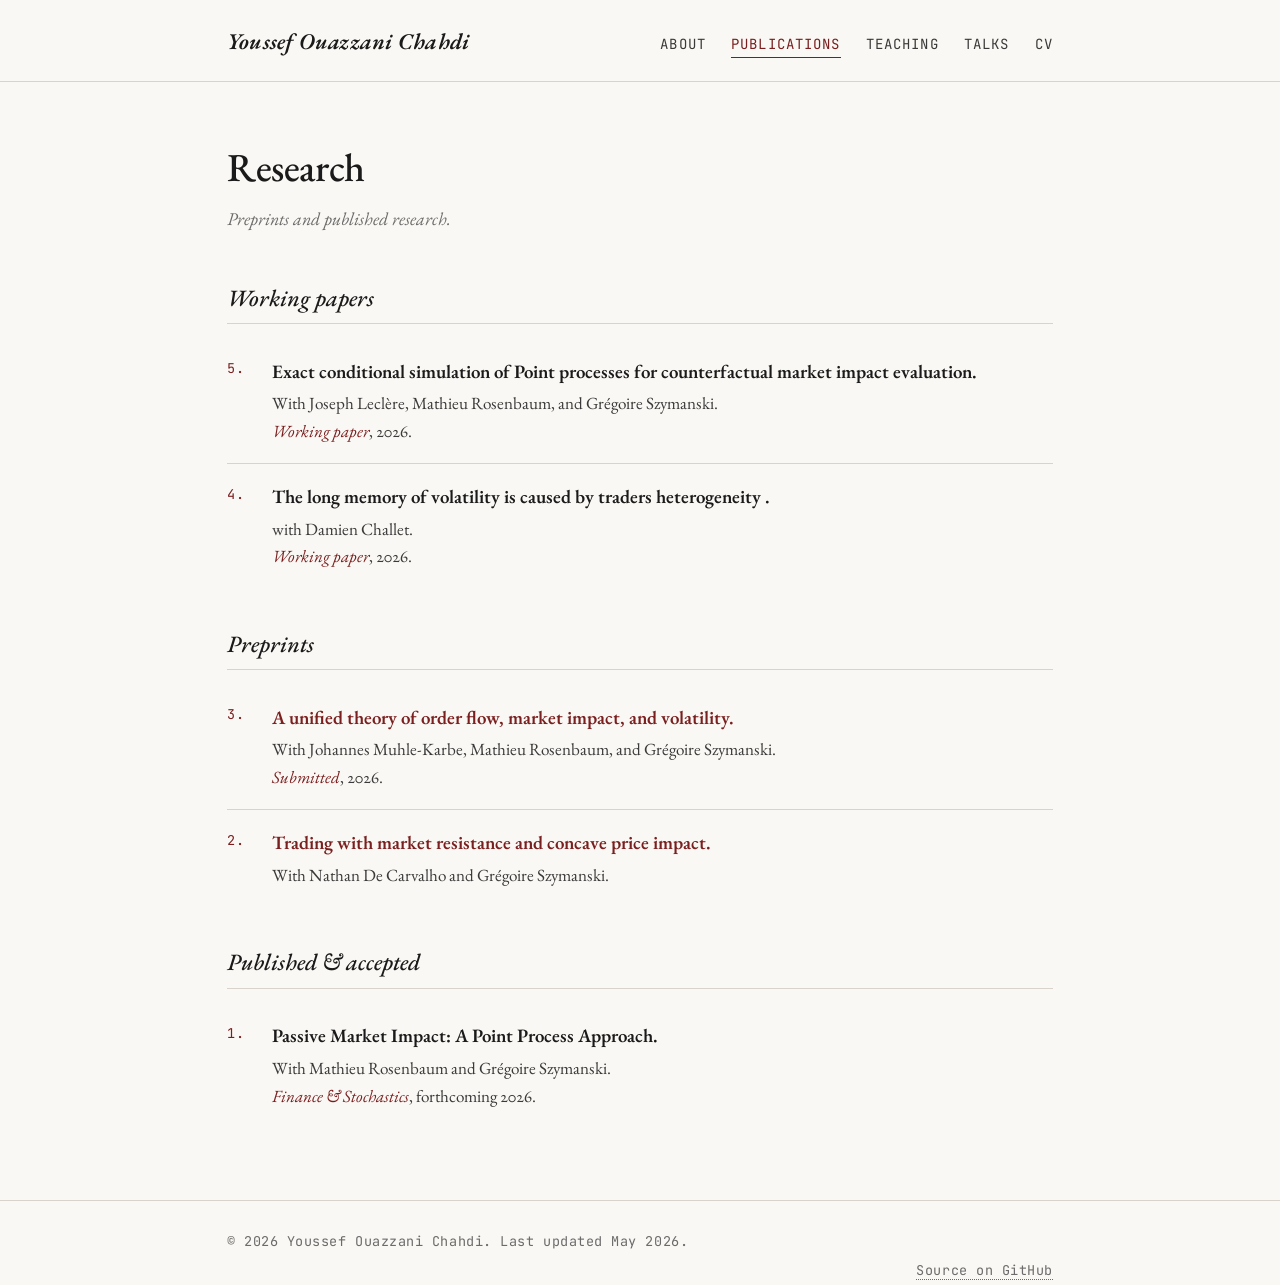
==== publications.html @ 1464938c "Update publications.html" ====
<!DOCTYPE html>
<html lang="en">
<head>
<meta charset="UTF-8">
<meta name="viewport" content="width=device-width, initial-scale=1.0">
<title>Publications — Youssef Ouazzani Chahdi</title>
<link rel="preconnect" href="https://fonts.googleapis.com">
<link rel="preconnect" href="https://fonts.gstatic.com" crossorigin>
<link href="https://fonts.googleapis.com/css2?family=EB+Garamond:ital,wght@0,400;0,500;0,600;1,400&family=JetBrains+Mono:wght@400;500&display=swap" rel="stylesheet">
<link rel="stylesheet" href="assets/style.css">
</head>
<body>

<header class="site-header">
  <div class="container">
    <div class="header-inner">
      <a href="index.html" class="brand">Youssef Ouazzani Chahdi</a>
      <nav>
        <a href="index.html">About</a>
        <a href="publications.html" class="active">Publications</a>
        <a href="teaching.html">Teaching</a>
        <a href="talks.html">Talks</a>
        <a href="papers/cv.pdf">CV</a>
      </nav>
    </div>
  </div>
</header>

<main class="container">

  <h1 class="page-title">Research</h1>
  <p class="page-sub">Preprints and published research.</p>

    <h3 class="cat-head">Working papers</h3>
  <ol class="pub-list">
    <li value="5">
      <span class="pub-title">Exact conditional simulation of Point processes for counterfactual market
impact evaluation.</span>
      <span class="pub-authors">With Joseph Leclère, Mathieu Rosenbaum, and Grégoire Szymanski.</span>
      <span class="pub-venue"><em>Working paper</em>, 2026.</span>
    </li>
    <li value="4">
      <span class="pub-title">The long memory of volatility is caused by traders heterogeneity .</span>
      <span class="pub-authors">with Damien Challet.</span>
      <span class="pub-venue"><em>Working paper</em>, 2026.</span>
    </li>
  </ol>

    <h3 class="cat-head">Preprints</h3>
  <ol class="pub-list">
 <li value="3">
  <span class="pub-title">
    <a href="https://arxiv.org/pdf/2601.03215">A unified theory of order flow, market impact, and volatility.</a>
  </span>
  <span class="pub-authors">With Johannes Muhle-Karbe, Mathieu Rosenbaum, and Grégoire Szymanski.</span>
  <span class="pub-venue"><em>Submitted</em>, 2026.</span>
</li>
<li value="2">
  <span class="pub-title">
    <a href="https://arxiv.org/pdf/2601.03215">Trading with market resistance and concave price impact.</a>
  </span>
  <span class="pub-authors">With Nathan De Carvalho and Grégoire Szymanski.</span>
    </li>
  </ol>

    <h3 class="cat-head">Published &amp; accepted</h3>
  <ol class="pub-list">
     <li value="1">
      <span class="pub-title">Passive Market Impact: A Point Process Approach.</span>
      <span class="pub-authors">With Mathieu Rosenbaum and Grégoire Szymanski.</span>
      <span class="pub-venue"><em>Finance & Stochastics</em>, forthcoming 2026.</span>
    </li>
  </ol>



  <!--
  <h3 class="cat-head">PhD thesis</h3>
  <ol class="pub-list">
    <li>
      <span class="pub-title">Essays in market microstructure and optimal trading.</span>
      <span class="pub-authors">PhD Thesis, Your Institution, 2026.</span>
      <span class="pub-venue">Supervised by Professor X and Professor Y.</span>
      <span class="pub-links">
        <a href="#">PDF</a> · <a href="#">Slides</a>
      </span>
    </li>
  </ol>
  -->

</main>

<footer class="site-footer">
  <div class="container">
    <p>© 2026 Youssef Ouazzani Chahdi. Last updated May 2026.</p>
    <p class="src"><a href="https://github.com/yourusername/yourusername.github.io">Source on GitHub</a></p>
  </div>
</footer>

</body>
</html>
---- assets/style.css ----
/* ============================================================
   Academic site — clean, scholarly, restrained
   Palette: ivory paper, deep ink, oxblood accent
   ============================================================ */

:root {
  --ink: #1a1a1a;
  --ink-soft: #3a3a3a;
  --muted: #6b6b6b;
  --rule: #d8d4cc;
  --paper: #faf8f4;
  --paper-warm: #f3efe6;
  --accent: #7a1f1f;      /* oxblood */
  --accent-soft: #a04444;
  --serif: "EB Garamond", "Garamond", "Times New Roman", serif;
  --mono: "JetBrains Mono", ui-monospace, "SF Mono", Menlo, monospace;
  --max-w: 880px;
}

* { box-sizing: border-box; }

html { font-size: 18px; }

body {
  margin: 0;
  background: var(--paper);
  color: var(--ink);
  font-family: var(--serif);
  font-feature-settings: "kern" 1, "liga" 1, "onum" 1;
  line-height: 1.6;
  -webkit-font-smoothing: antialiased;
}

a {
  color: var(--accent);
  text-decoration: none;
  border-bottom: 1px solid transparent;
  transition: border-color 120ms ease, color 120ms ease;
}
a:hover { border-bottom-color: var(--accent); }

.container {
  max-width: var(--max-w);
  margin: 0 auto;
  padding: 0 1.5rem;
}

/* ---------- header ---------- */
.site-header {
  border-bottom: 1px solid var(--rule);
  background: var(--paper);
  padding: 1.25rem 0;
  margin-bottom: 3rem;
}
.header-inner {
  display: flex;
  justify-content: space-between;
  align-items: baseline;
  flex-wrap: wrap;
  gap: 1rem;
}
.brand {
  font-family: var(--serif);
  font-size: 1.25rem;
  font-weight: 600;
  font-style: italic;
  color: var(--ink);
  border-bottom: none;
  letter-spacing: 0.01em;
}
.brand:hover { color: var(--accent); }
nav {
  display: flex;
  gap: 1.4rem;
  font-family: var(--mono);
  font-size: 0.78rem;
  text-transform: uppercase;
  letter-spacing: 0.08em;
}
nav a {
  color: var(--ink-soft);
  border-bottom: none;
  padding-bottom: 2px;
}
nav a:hover, nav a.active {
  color: var(--accent);
  border-bottom: 1px solid var(--accent);
}

/* ---------- hero ---------- */
.hero { margin-bottom: 3rem; }
.hero-grid {
  display: grid;
  grid-template-columns: 1fr 180px;
  gap: 2.5rem;
  align-items: start;
}
.hero h1 {
  font-size: 2.6rem;
  font-weight: 500;
  margin: 0 0 0.3rem;
  letter-spacing: -0.01em;
  line-height: 1.1;
}
.affiliation {
  font-style: italic;
  color: var(--muted);
  margin: 0 0 1.4rem;
  font-size: 1.05rem;
}
.affiliation .inst { color: var(--ink-soft); }
.lede {
  font-size: 1.08rem;
  color: var(--ink-soft);
  margin: 0 0 1rem;
}
.lede em {
  color: var(--ink);
  font-style: italic;
}
.hl {
  background: linear-gradient(transparent 65%, rgba(122, 31, 31, 0.12) 65%);
  padding: 0 2px;
}
.contact-row {
  margin-top: 1.4rem;
  font-family: var(--mono);
  font-size: 0.82rem;
  color: var(--muted);
}
.contact-row a { color: var(--ink-soft); border-bottom: 1px dotted var(--muted); }
.contact-row a:hover { color: var(--accent); border-bottom-color: var(--accent); }
.sep { margin: 0 0.5rem; color: var(--rule); }

/* photo */
.hero-photo { padding-top: 0.5rem; }
.photo-frame {
  width: 400px;
  height: 380px;
  background: var(--paper-warm);
  border: 1px solid var(--rule);
  position: relative;
  overflow: hidden;
}
.photo-frame img {
  width: 100%;
  height: 100%;
  object-fit: cover;
  display: block;
  filter: grayscale(15%);
}
.photo-placeholder {
  position: absolute;
  inset: 0;
  display: none;
  align-items: center;
  justify-content: center;
  font-family: var(--mono);
  font-size: 0.75rem;
  color: var(--muted);
  letter-spacing: 0.1em;
  text-transform: uppercase;
}
.photo-frame.no-photo .photo-placeholder { display: flex; }

/* ---------- content blocks ---------- */
.block { margin-bottom: 3rem; }
.block h2 {
  font-size: 0.85rem;
  font-family: var(--mono);
  font-weight: 500;
  text-transform: uppercase;
  letter-spacing: 0.14em;
  color: var(--accent);
  margin: 0 0 1.2rem;
  padding-bottom: 0.5rem;
  border-bottom: 1px solid var(--rule);
}

.interests {
  list-style: none;
  padding: 0;
  margin: 0;
}
.interests li {
  padding: 0.5rem 0;
  border-bottom: 1px dotted var(--rule);
  color: var(--ink-soft);
}
.interests li:last-child { border-bottom: none; }
.interests strong { color: var(--ink); font-weight: 600; }

/* news */
.news { list-style: none; padding: 0; margin: 0; }
.news li {
  display: grid;
  grid-template-columns: 110px 1fr;
  gap: 1rem;
  padding: 0.6rem 0;
  border-bottom: 1px dotted var(--rule);
  align-items: baseline;
}
.news li:last-child { border-bottom: none; }
.news-date {
  font-family: var(--mono);
  font-size: 0.78rem;
  color: var(--muted);
  letter-spacing: 0.04em;
}
.news-text { color: var(--ink-soft); }

/* publications list */
.pub-list {
  list-style: none;
  padding: 0;
  margin: 0;
}
.pub-list li {
  position: relative;
  padding: 1rem 0 1rem 2.5rem;
  border-bottom: 1px solid var(--rule);
}
.pub-list li:last-child { border-bottom: none; }
.pub-list li::before {
  content: attr(value) "." ;
  position: absolute;
  left: 0;
  top: 1.1rem;
  font-family: var(--mono);
  font-size: 0.75rem;
  color: var(--accent);
  letter-spacing: 0.05em;
}
.pub-title {
  display: block;
  font-weight: 600;
  color: var(--ink);
  font-size: 1.05rem;
  margin-bottom: 0.2rem;
}
.pub-authors, .pub-venue, .pub-links {
  display: block;
  font-size: 0.95rem;
  color: var(--ink-soft);
}
.pub-venue { font-style: normal; }
.pub-venue em { color: var(--accent); font-style: italic; }
.pub-links {
  margin-top: 0.3rem;
  font-family: var(--mono);
  font-size: 0.78rem;
  letter-spacing: 0.05em;
}
.pub-links a { color: var(--ink-soft); border-bottom: 1px dotted var(--muted); }
.pub-links a:hover { color: var(--accent); border-bottom-color: var(--accent); }

.see-all {
  margin-top: 1.2rem;
  font-family: var(--mono);
  font-size: 0.82rem;
  letter-spacing: 0.04em;
}

/* talks / teaching specific */
.entry {
  padding: 1rem 0;
  border-bottom: 1px dotted var(--rule);
}
.entry:last-child { border-bottom: none; }
.entry-title {
  font-weight: 600;
  color: var(--ink);
  margin: 0 0 0.2rem;
  font-size: 1.05rem;
}
.entry-meta {
  font-family: var(--mono);
  font-size: 0.78rem;
  color: var(--muted);
  letter-spacing: 0.04em;
  margin-bottom: 0.3rem;
}
.entry-desc { color: var(--ink-soft); margin: 0.3rem 0 0; font-size: 0.98rem; }

/* category grouping headers */
.cat-head {
  font-family: var(--serif);
  font-style: italic;
  font-size: 1.3rem;
  font-weight: 500;
  color: var(--ink);
  margin: 2rem 0 0.8rem;
  padding-bottom: 0.4rem;
  border-bottom: 1px solid var(--rule);
}
.cat-head:first-child { margin-top: 0; }

/* prose pages */
.prose p { color: var(--ink-soft); }
.prose h3 {
  font-family: var(--serif);
  font-weight: 600;
  color: var(--ink);
  margin-top: 2rem;
  font-size: 1.2rem;
}

/* page header */
.page-title {
  font-size: 2.2rem;
  font-weight: 500;
  margin: 0 0 0.3rem;
  letter-spacing: -0.01em;
}
.page-sub {
  font-style: italic;
  color: var(--muted);
  margin: 0 0 2.5rem;
}

/* footer */
.site-footer {
  border-top: 1px solid var(--rule);
  margin-top: 4rem;
  padding: 1.5rem 0;
  font-family: var(--mono);
  font-size: 0.75rem;
  color: var(--muted);
  letter-spacing: 0.04em;
}
.site-footer p { margin: 0.2rem 0; }
.site-footer a { color: var(--muted); border-bottom: 1px dotted var(--muted); }
.site-footer .src { float: right; }

/* responsive */
@media (max-width: 720px) {
  html { font-size: 17px; }
  .hero-grid { grid-template-columns: 1fr; }
  .hero-photo { order: -1; }
  .photo-frame { width: 140px; height: 170px; }
  nav { gap: 1rem; font-size: 0.72rem; }
  .header-inner { flex-direction: column; align-items: flex-start; }
  .site-footer .src { float: none; display: block; }
  .news li { grid-template-columns: 90px 1fr; }
}
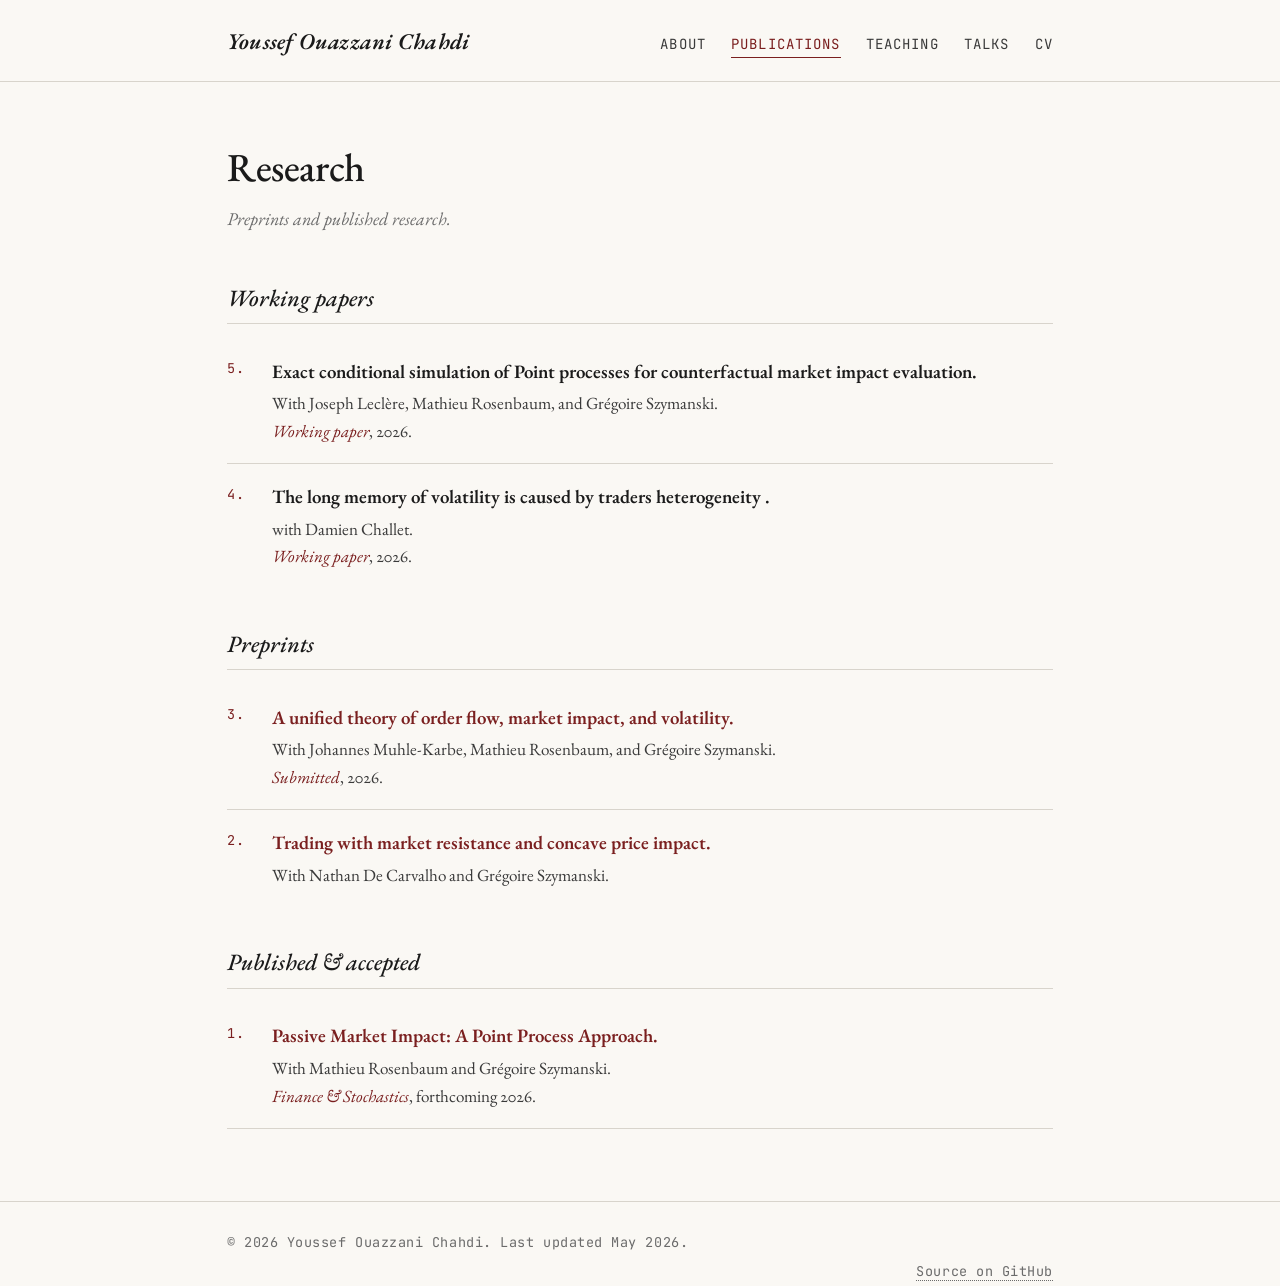
==== commit ffe68b39: "Update publications.html" ====
--- a/publications.html
+++ b/publications.html
@@ -64,9 +64,10 @@
   </ol>
 
     <h3 class="cat-head">Published &amp; accepted</h3>
-  <ol class="pub-list">
+  <ol class="pub-list"> 
      <li value="1">
-      <span class="pub-title">Passive Market Impact: A Point Process Approach.</span>
+      <span class="pub-title">
+        <a href="https://arxiv.org/pdf/2412.07461">Passive Market Impact: A Point Process Approach.</span>
       <span class="pub-authors">With Mathieu Rosenbaum and Grégoire Szymanski.</span>
       <span class="pub-venue"><em>Finance & Stochastics</em>, forthcoming 2026.</span>
     </li>
--- a/assets/style.css
+++ b/assets/style.css
@@ -135,8 +135,8 @@
 /* photo */
 .hero-photo { padding-top: 0.5rem; }
 .photo-frame {
-  width: 400px;
-  height: 380px;
+  width: 300px;
+  height: 200px;
   background: var(--paper-warm);
   border: 1px solid var(--rule);
   position: relative;
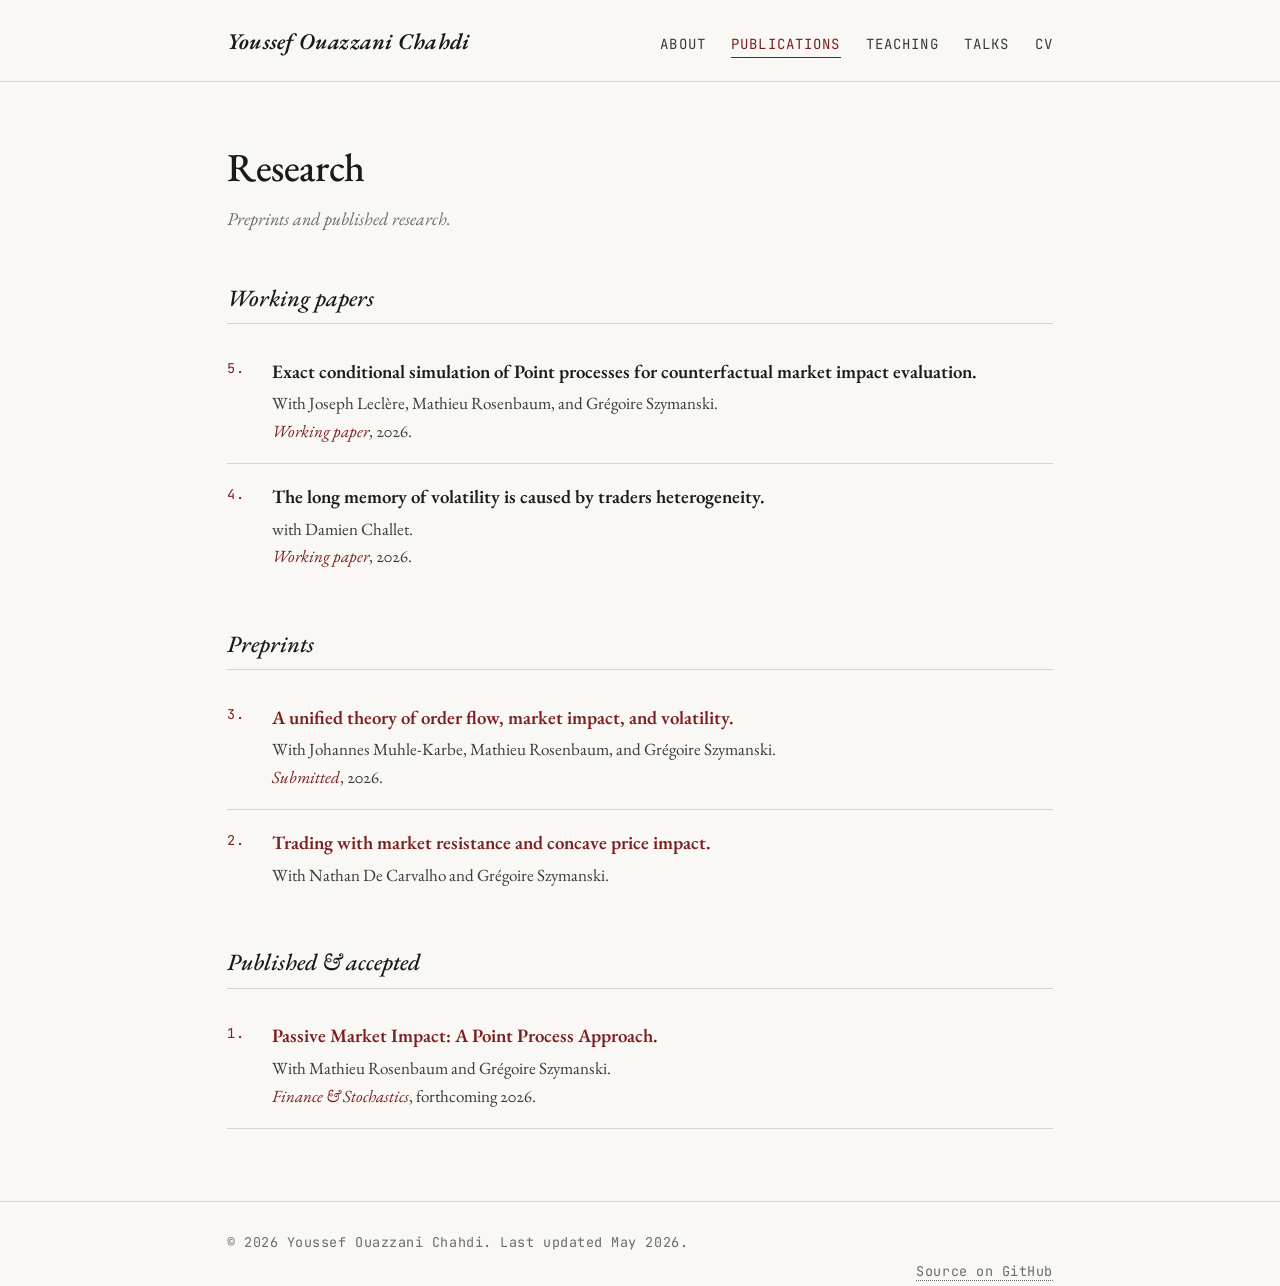
==== commit 521a731d: "Update publications.html" ====
--- a/publications.html
+++ b/publications.html
@@ -40,7 +40,7 @@
       <span class="pub-venue"><em>Working paper</em>, 2026.</span>
     </li>
     <li value="4">
-      <span class="pub-title">The long memory of volatility is caused by traders heterogeneity .</span>
+      <span class="pub-title">The long memory of volatility is caused by traders heterogeneity.</span>
       <span class="pub-authors">with Damien Challet.</span>
       <span class="pub-venue"><em>Working paper</em>, 2026.</span>
     </li>
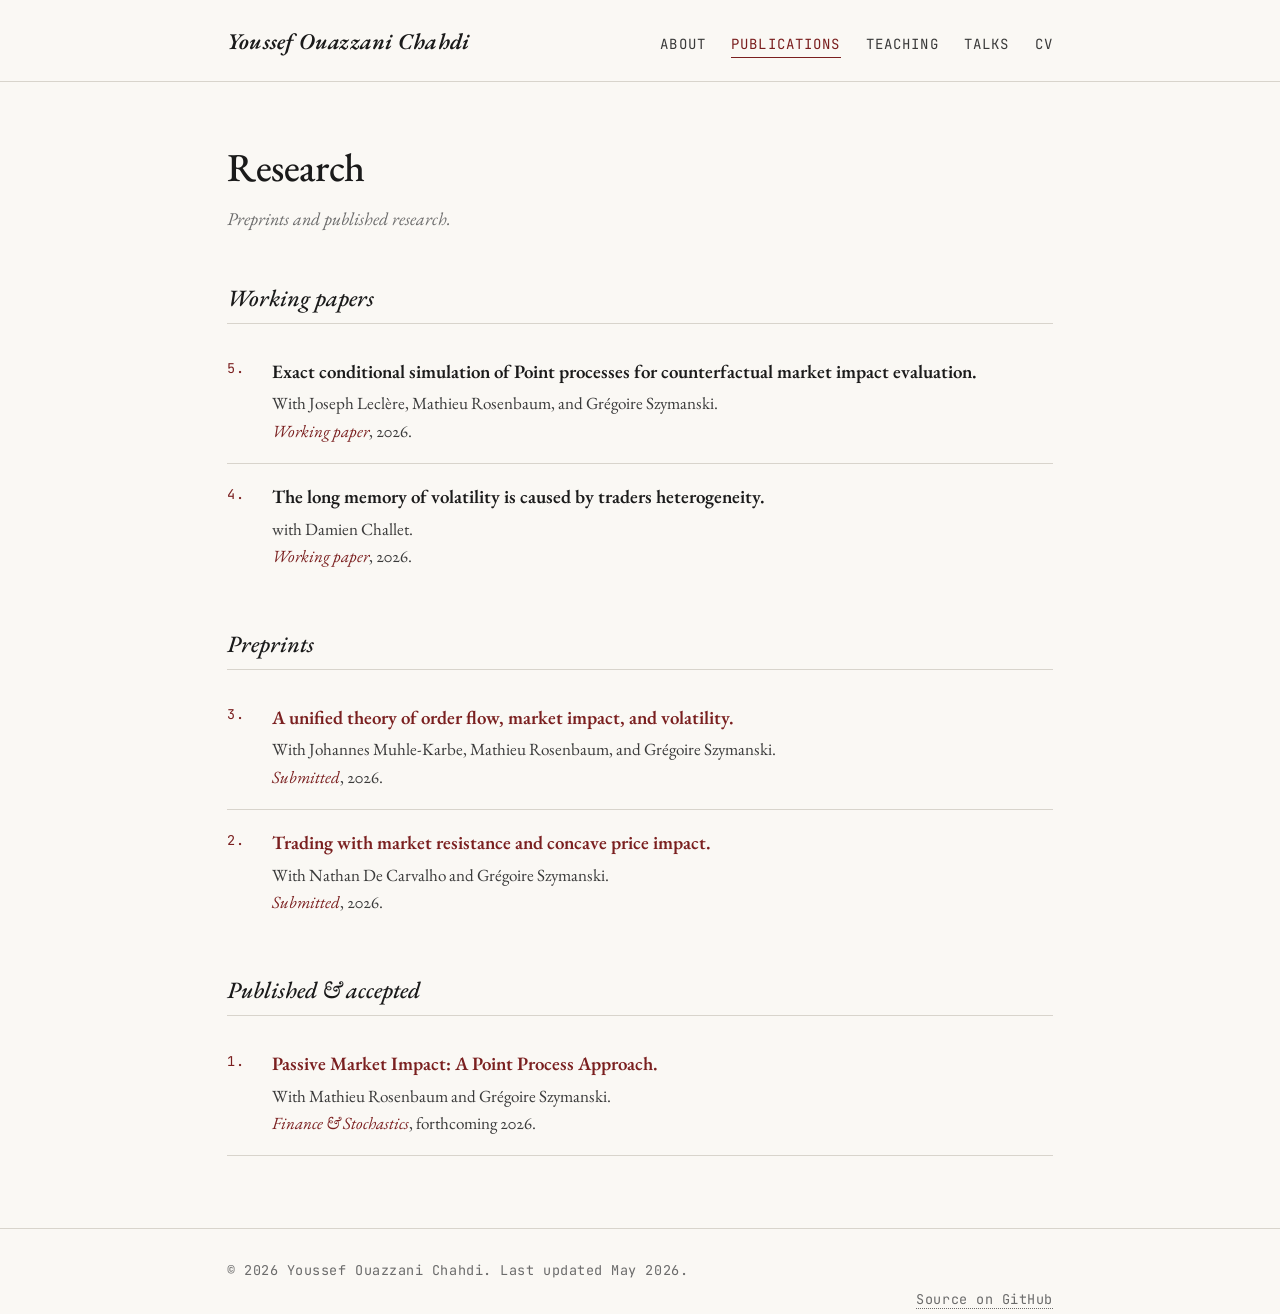
==== commit a4263c2e: "Add publication venue and submission year" ====
--- a/publications.html
+++ b/publications.html
@@ -60,6 +60,7 @@
     <a href="https://arxiv.org/pdf/2601.03215">Trading with market resistance and concave price impact.</a>
   </span>
   <span class="pub-authors">With Nathan De Carvalho and Grégoire Szymanski.</span>
+  <span class="pub-venue"><em>Submitted</em>, 2026.</span>
     </li>
   </ol>
 
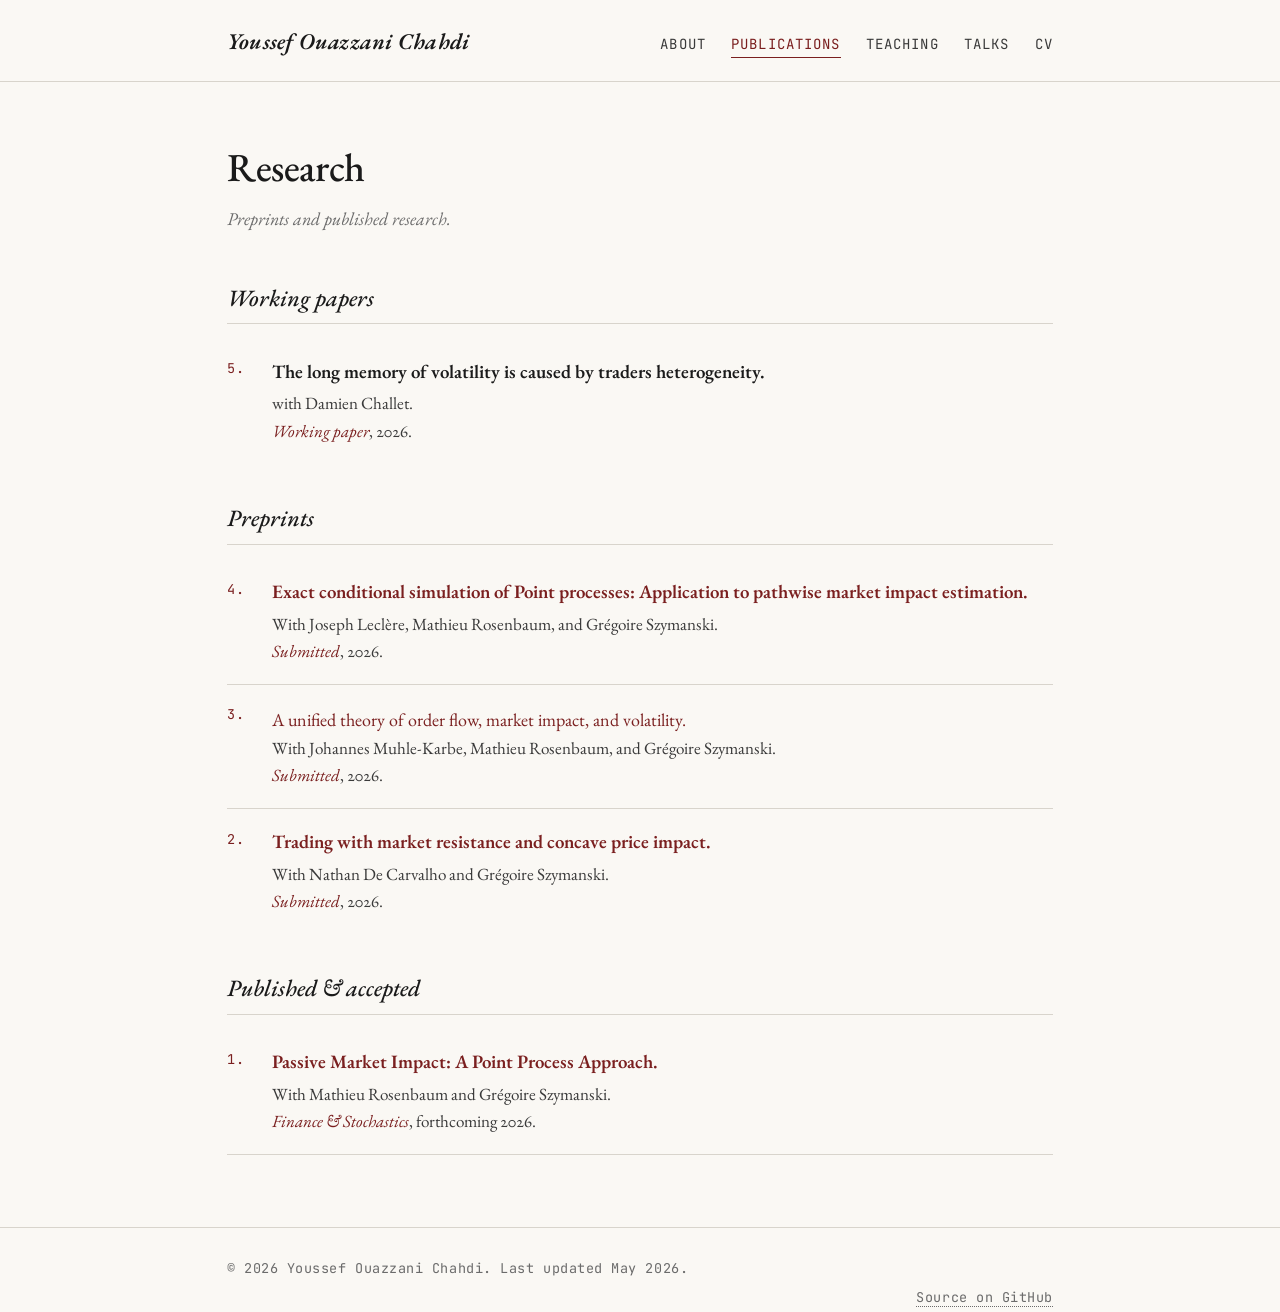
==== commit 384a2e71: "Add preprint for conditional simulation of Point processes Added a preprint entry for a working pape" ====
--- a/publications.html
+++ b/publications.html
@@ -34,12 +34,6 @@
     <h3 class="cat-head">Working papers</h3>
   <ol class="pub-list">
     <li value="5">
-      <span class="pub-title">Exact conditional simulation of Point processes for counterfactual market
-impact evaluation.</span>
-      <span class="pub-authors">With Joseph Leclère, Mathieu Rosenbaum, and Grégoire Szymanski.</span>
-      <span class="pub-venue"><em>Working paper</em>, 2026.</span>
-    </li>
-    <li value="4">
       <span class="pub-title">The long memory of volatility is caused by traders heterogeneity.</span>
       <span class="pub-authors">with Damien Challet.</span>
       <span class="pub-venue"><em>Working paper</em>, 2026.</span>
@@ -48,6 +42,12 @@
 
     <h3 class="cat-head">Preprints</h3>
   <ol class="pub-list">
+ <li value="4">
+      <span class="pub-title">
+        <a href="https://arxiv.org/pdf/2607.03239">Exact conditional simulation of Point processes: Application to pathwise market impact estimation.</span>
+      <span class="pub-authors">With Joseph Leclère, Mathieu Rosenbaum, and Grégoire Szymanski.</span>
+      <span class="pub-venue"><em>Submitted</em>, 2026.</span>
+    </li>
  <li value="3">
   <span class="pub-title">
     <a href="https://arxiv.org/pdf/2601.03215">A unified theory of order flow, market impact, and volatility.</a>
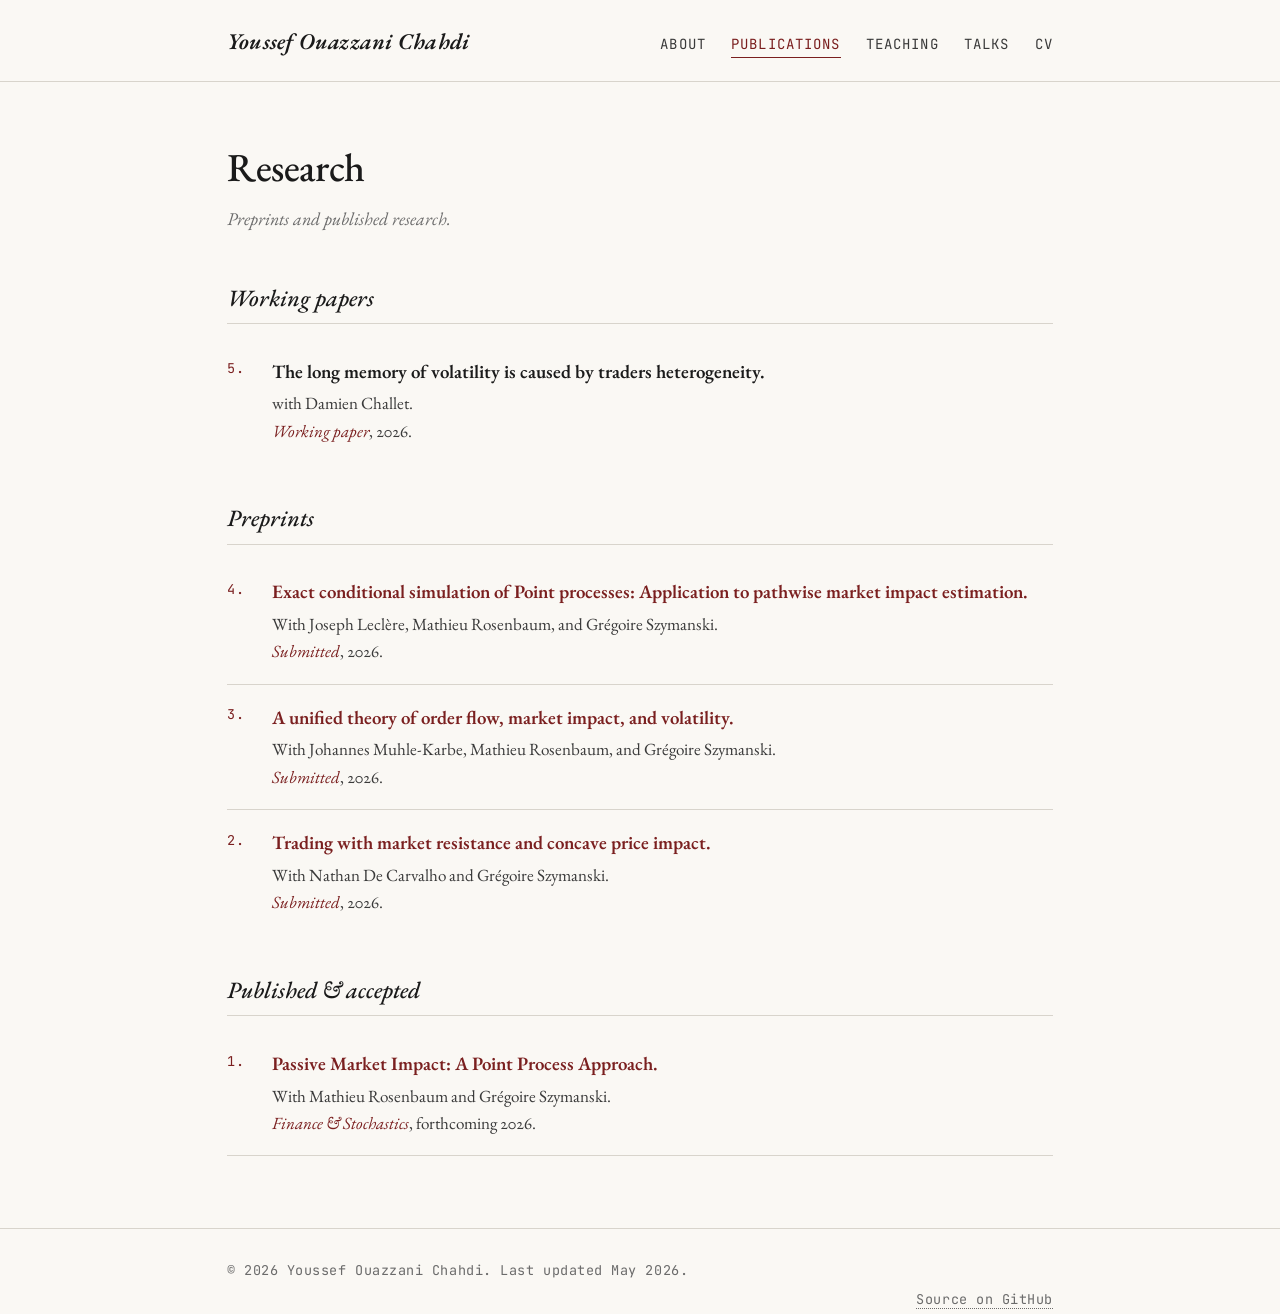
==== commit 97c3edbd: "Update publications.html" ====
--- a/publications.html
+++ b/publications.html
@@ -44,17 +44,18 @@
   <ol class="pub-list">
  <li value="4">
       <span class="pub-title">
-        <a href="https://arxiv.org/pdf/2607.03239">Exact conditional simulation of Point processes: Application to pathwise market impact estimation.</span>
+        <a href="https://arxiv.org/pdf/2607.03239">Exact conditional simulation of Point processes: Application to pathwise market impact estimation.</a>
+      </span>
       <span class="pub-authors">With Joseph Leclère, Mathieu Rosenbaum, and Grégoire Szymanski.</span>
       <span class="pub-venue"><em>Submitted</em>, 2026.</span>
-    </li>
+ </li>
  <li value="3">
-  <span class="pub-title">
+    <span class="pub-title">
     <a href="https://arxiv.org/pdf/2601.03215">A unified theory of order flow, market impact, and volatility.</a>
   </span>
   <span class="pub-authors">With Johannes Muhle-Karbe, Mathieu Rosenbaum, and Grégoire Szymanski.</span>
   <span class="pub-venue"><em>Submitted</em>, 2026.</span>
-</li>
+  </li>
 <li value="2">
   <span class="pub-title">
     <a href="https://arxiv.org/pdf/2601.03215">Trading with market resistance and concave price impact.</a>
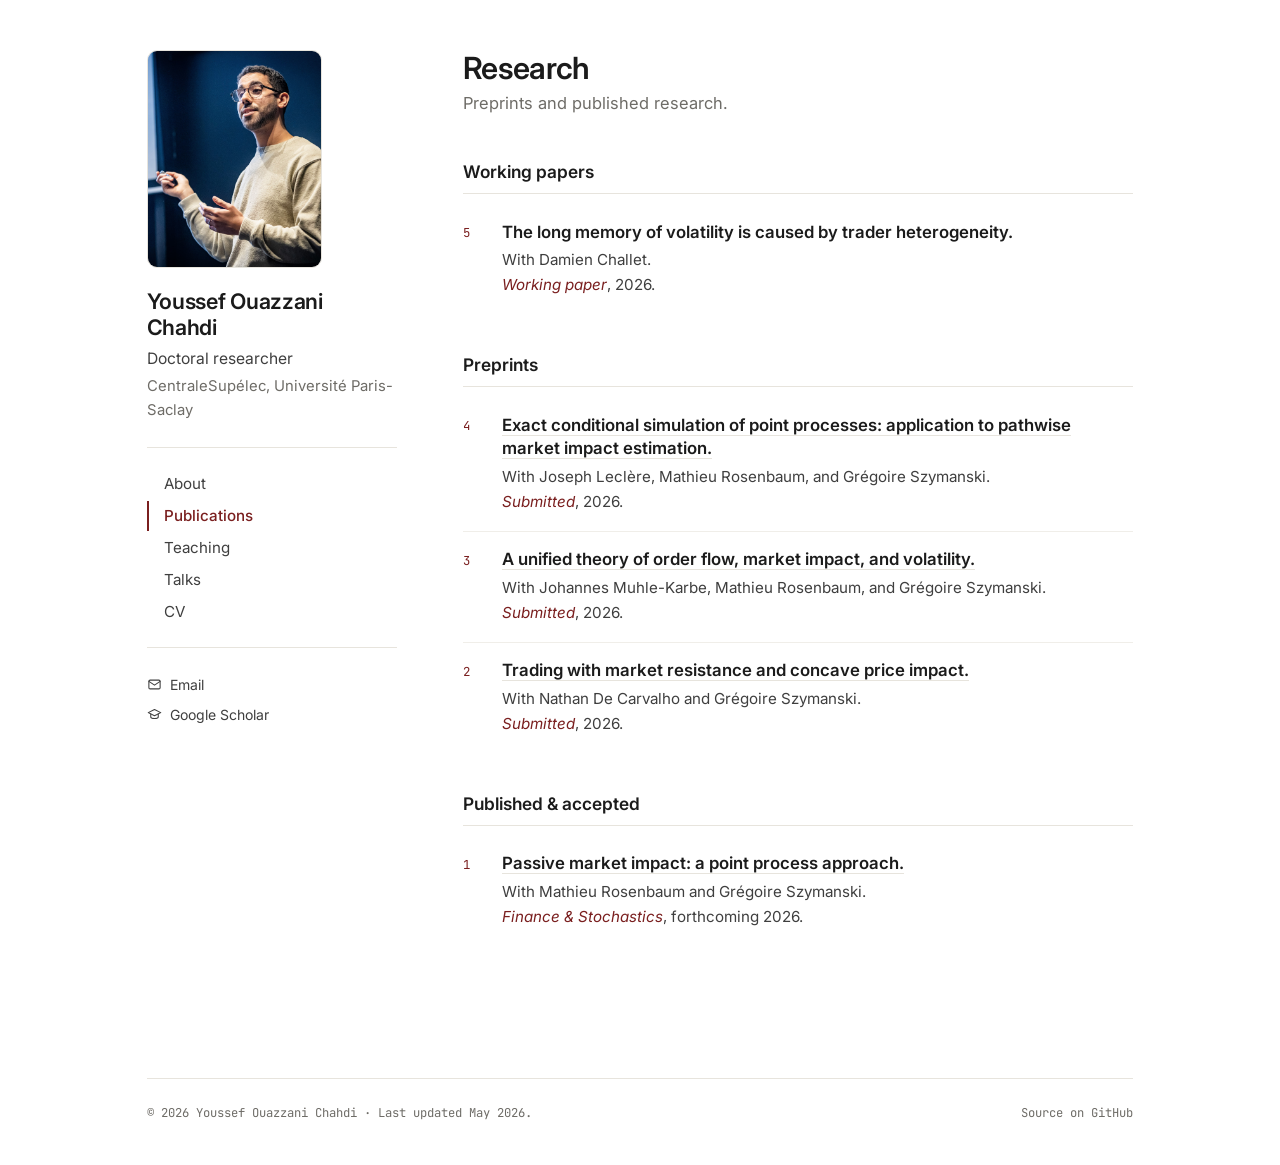
==== commit 09ea2439: "Add files via upload" ====
--- a/publications.html
+++ b/publications.html
@@ -6,99 +6,92 @@
 <title>Publications — Youssef Ouazzani Chahdi</title>
 <link rel="preconnect" href="https://fonts.googleapis.com">
 <link rel="preconnect" href="https://fonts.gstatic.com" crossorigin>
-<link href="https://fonts.googleapis.com/css2?family=EB+Garamond:ital,wght@0,400;0,500;0,600;1,400&family=JetBrains+Mono:wght@400;500&display=swap" rel="stylesheet">
+<link href="https://fonts.googleapis.com/css2?family=Inter:wght@400;500;600&family=JetBrains+Mono:wght@400;500&display=swap" rel="stylesheet">
 <link rel="stylesheet" href="assets/style.css">
 </head>
 <body>
 
-<header class="site-header">
-  <div class="container">
-    <div class="header-inner">
-      <a href="index.html" class="brand">Youssef Ouazzani Chahdi</a>
-      <nav>
-        <a href="index.html">About</a>
-        <a href="publications.html" class="active">Publications</a>
-        <a href="teaching.html">Teaching</a>
-        <a href="talks.html">Talks</a>
-        <a href="papers/cv.pdf">CV</a>
-      </nav>
+<div class="page">
+
+  <aside class="sidebar">
+    <div class="photo">
+      <img src="assets/photo.jpg" alt="Youssef Ouazzani Chahdi" onerror="this.style.display='none';this.parentElement.classList.add('no-photo');">
+      <span class="ph-fallback">Photo</span>
     </div>
-  </div>
-</header>
+    <div class="id">
+      <p class="name">Youssef Ouazzani Chahdi</p>
+      <p class="role">Doctoral researcher</p>
+      <p class="inst">CentraleSupélec, Université Paris-Saclay</p>
+    </div>
+    <nav class="site-nav">
+      <a href="index.html">About</a>
+      <a href="publications.html" class="active">Publications</a>
+      <a href="teaching.html">Teaching</a>
+      <a href="talks.html">Talks</a>
+      <a href="papers/cv.pdf">CV</a>
+    </nav>
+    <div class="contact">
+      <a href="mailto:youssef.ouazzani-chahdi@centralesupelec.fr">
+        <svg viewBox="0 0 24 24" fill="none" stroke-width="1.7" stroke-linecap="round" stroke-linejoin="round" aria-hidden="true"><rect x="3" y="5" width="18" height="14" rx="2"/><path d="m3 7 9 6 9-6"/></svg>
+        Email
+      </a>
+      <a href="https://scholar.google.com/citations?hl=fr&user=l_xGwmsAAAAJ" target="_blank" rel="noopener">
+        <svg viewBox="0 0 24 24" fill="none" stroke-width="1.7" stroke-linecap="round" stroke-linejoin="round" aria-hidden="true"><path d="M12 4 2 9l10 5 10-5-10-5Z"/><path d="M6 11v5c0 1 2.7 2.5 6 2.5s6-1.5 6-2.5v-5"/></svg>
+        Google Scholar
+      </a>
+    </div>
+  </aside>
 
-<main class="container">
+  <main class="main">
 
-  <h1 class="page-title">Research</h1>
-  <p class="page-sub">Preprints and published research.</p>
+    <h1 class="page-title">Research</h1>
+    <p class="page-sub">Preprints and published research.</p>
 
     <h3 class="cat-head">Working papers</h3>
-  <ol class="pub-list">
-    <li value="5">
-      <span class="pub-title">The long memory of volatility is caused by traders heterogeneity.</span>
-      <span class="pub-authors">with Damien Challet.</span>
-      <span class="pub-venue"><em>Working paper</em>, 2026.</span>
-    </li>
-  </ol>
+    <ol class="pub-list">
+      <li value="5">
+        <span class="pub-title">The long memory of volatility is caused by trader heterogeneity.</span>
+        <span class="pub-authors">With Damien Challet.</span>
+        <span class="pub-venue"><em>Working paper</em>, 2026.</span>
+      </li>
+    </ol>
 
     <h3 class="cat-head">Preprints</h3>
-  <ol class="pub-list">
- <li value="4">
-      <span class="pub-title">
-        <a href="https://arxiv.org/pdf/2607.03239">Exact conditional simulation of Point processes: Application to pathwise market impact estimation.</a>
-      </span>
-      <span class="pub-authors">With Joseph Leclère, Mathieu Rosenbaum, and Grégoire Szymanski.</span>
-      <span class="pub-venue"><em>Submitted</em>, 2026.</span>
- </li>
- <li value="3">
-    <span class="pub-title">
-    <a href="https://arxiv.org/pdf/2601.03215">A unified theory of order flow, market impact, and volatility.</a>
-  </span>
-  <span class="pub-authors">With Johannes Muhle-Karbe, Mathieu Rosenbaum, and Grégoire Szymanski.</span>
-  <span class="pub-venue"><em>Submitted</em>, 2026.</span>
-  </li>
-<li value="2">
-  <span class="pub-title">
-    <a href="https://arxiv.org/pdf/2601.03215">Trading with market resistance and concave price impact.</a>
-  </span>
-  <span class="pub-authors">With Nathan De Carvalho and Grégoire Szymanski.</span>
-  <span class="pub-venue"><em>Submitted</em>, 2026.</span>
-    </li>
-  </ol>
+    <ol class="pub-list">
+      <li value="4">
+        <span class="pub-title"><a href="https://arxiv.org/pdf/2607.03239">Exact conditional simulation of point processes: application to pathwise market impact estimation.</a></span>
+        <span class="pub-authors">With Joseph Leclère, Mathieu Rosenbaum, and Grégoire Szymanski.</span>
+        <span class="pub-venue"><em>Submitted</em>, 2026.</span>
+      </li>
+      <li value="3">
+        <span class="pub-title"><a href="https://arxiv.org/pdf/2601.03215">A unified theory of order flow, market impact, and volatility.</a></span>
+        <span class="pub-authors">With Johannes Muhle-Karbe, Mathieu Rosenbaum, and Grégoire Szymanski.</span>
+        <span class="pub-venue"><em>Submitted</em>, 2026.</span>
+      </li>
+      <li value="2">
+        <span class="pub-title"><a href="https://arxiv.org/pdf/2601.03215">Trading with market resistance and concave price impact.</a></span>
+        <span class="pub-authors">With Nathan De Carvalho and Grégoire Szymanski.</span>
+        <span class="pub-venue"><em>Submitted</em>, 2026.</span>
+      </li>
+    </ol>
 
     <h3 class="cat-head">Published &amp; accepted</h3>
-  <ol class="pub-list"> 
-     <li value="1">
-      <span class="pub-title">
-        <a href="https://arxiv.org/pdf/2412.07461">Passive Market Impact: A Point Process Approach.</span>
-      <span class="pub-authors">With Mathieu Rosenbaum and Grégoire Szymanski.</span>
-      <span class="pub-venue"><em>Finance & Stochastics</em>, forthcoming 2026.</span>
-    </li>
-  </ol>
+    <ol class="pub-list">
+      <li value="1">
+        <span class="pub-title"><a href="https://arxiv.org/pdf/2412.07461">Passive market impact: a point process approach.</a></span>
+        <span class="pub-authors">With Mathieu Rosenbaum and Grégoire Szymanski.</span>
+        <span class="pub-venue"><em>Finance &amp; Stochastics</em>, forthcoming 2026.</span>
+      </li>
+    </ol>
 
+  </main>
 
+  <footer class="site-footer">
+    <p>© 2026 Youssef Ouazzani Chahdi · Last updated May 2026.</p>
+    <p><a href="https://github.com/yourusername/yourusername.github.io">Source on GitHub</a></p>
+  </footer>
 
-  <!--
-  <h3 class="cat-head">PhD thesis</h3>
-  <ol class="pub-list">
-    <li>
-      <span class="pub-title">Essays in market microstructure and optimal trading.</span>
-      <span class="pub-authors">PhD Thesis, Your Institution, 2026.</span>
-      <span class="pub-venue">Supervised by Professor X and Professor Y.</span>
-      <span class="pub-links">
-        <a href="#">PDF</a> · <a href="#">Slides</a>
-      </span>
-    </li>
-  </ol>
-  -->
-
-</main>
-
-<footer class="site-footer">
-  <div class="container">
-    <p>© 2026 Youssef Ouazzani Chahdi. Last updated May 2026.</p>
-    <p class="src"><a href="https://github.com/yourusername/yourusername.github.io">Source on GitHub</a></p>
-  </div>
-</footer>
+</div>
 
 </body>
 </html>
--- a/assets/style.css
+++ b/assets/style.css
@@ -1,345 +1,375 @@
 /* ============================================================
-   Academic site — clean, scholarly, restrained
-   Palette: ivory paper, deep ink, oxblood accent
+   Academic site — sidebar layout, clean sans
+   Persistent left rail (identity + nav) · content on the right
+   Palette: white paper, deep ink, oxblood accent
+   One file, CSS variables — easy to retheme.
    ============================================================ */
 
 :root {
-  --ink: #1a1a1a;
-  --ink-soft: #3a3a3a;
-  --muted: #6b6b6b;
-  --rule: #d8d4cc;
-  --paper: #faf8f4;
-  --paper-warm: #f3efe6;
-  --accent: #7a1f1f;      /* oxblood */
-  --accent-soft: #a04444;
-  --serif: "EB Garamond", "Garamond", "Times New Roman", serif;
+  --ink:        #1b1b1b;
+  --ink-soft:   #3f3f3f;
+  --muted:      #6e6c67;
+  --line:       #e7e4dd;   /* hairline rules */
+  --line-soft:  #f0eee9;
+  --bg:         #ffffff;
+  --bg-soft:    #f7f6f3;   /* hover / subtle fills */
+  --accent:     #7a1f1f;   /* oxblood */
+  --accent-tint: rgba(122, 31, 31, 0.08);
+
+  --sans: "Inter", -apple-system, BlinkMacSystemFont, "Segoe UI", Roboto, Helvetica, Arial, sans-serif;
   --mono: "JetBrains Mono", ui-monospace, "SF Mono", Menlo, monospace;
-  --max-w: 880px;
+
+  --sidebar-w: 250px;
+  --content-w: 720px;
 }
 
 * { box-sizing: border-box; }
 
-html { font-size: 18px; }
+html { font-size: 16.5px; -webkit-text-size-adjust: 100%; }
 
 body {
   margin: 0;
-  background: var(--paper);
-  color: var(--ink);
-  font-family: var(--serif);
-  font-feature-settings: "kern" 1, "liga" 1, "onum" 1;
-  line-height: 1.6;
+  background: var(--bg);
+  color: var(--ink);
+  font-family: var(--sans);
+  font-feature-settings: "kern" 1, "liga" 1;
+  line-height: 1.65;
   -webkit-font-smoothing: antialiased;
+  text-rendering: optimizeLegibility;
 }
 
 a {
   color: var(--accent);
   text-decoration: none;
-  border-bottom: 1px solid transparent;
-  transition: border-color 120ms ease, color 120ms ease;
-}
-a:hover { border-bottom-color: var(--accent); }
-
-.container {
-  max-width: var(--max-w);
+  transition: color 120ms ease, border-color 120ms ease;
+}
+a:hover { color: var(--ink); }
+
+/* ============================================================
+   Page shell — sidebar + main
+   ============================================================ */
+.page {
+  max-width: calc(var(--sidebar-w) + var(--content-w) + 5rem);
   margin: 0 auto;
-  padding: 0 1.5rem;
-}
-
-/* ---------- header ---------- */
-.site-header {
-  border-bottom: 1px solid var(--rule);
-  background: var(--paper);
-  padding: 1.25rem 0;
-  margin-bottom: 3rem;
-}
-.header-inner {
-  display: flex;
-  justify-content: space-between;
-  align-items: baseline;
-  flex-wrap: wrap;
-  gap: 1rem;
-}
-.brand {
-  font-family: var(--serif);
-  font-size: 1.25rem;
-  font-weight: 600;
-  font-style: italic;
-  color: var(--ink);
-  border-bottom: none;
-  letter-spacing: 0.01em;
-}
-.brand:hover { color: var(--accent); }
-nav {
-  display: flex;
-  gap: 1.4rem;
-  font-family: var(--mono);
-  font-size: 0.78rem;
-  text-transform: uppercase;
-  letter-spacing: 0.08em;
-}
-nav a {
-  color: var(--ink-soft);
-  border-bottom: none;
-  padding-bottom: 2px;
-}
-nav a:hover, nav a.active {
-  color: var(--accent);
-  border-bottom: 1px solid var(--accent);
-}
-
-/* ---------- hero ---------- */
-.hero { margin-bottom: 3rem; }
-.hero-grid {
+  padding: 0 2rem;
   display: grid;
-  grid-template-columns: 1fr 180px;
-  gap: 2.5rem;
+  grid-template-columns: var(--sidebar-w) minmax(0, 1fr);
+  gap: 4rem;
   align-items: start;
 }
-.hero h1 {
-  font-size: 2.6rem;
-  font-weight: 500;
-  margin: 0 0 0.3rem;
-  letter-spacing: -0.01em;
-  line-height: 1.1;
-}
-.affiliation {
-  font-style: italic;
-  color: var(--muted);
-  margin: 0 0 1.4rem;
-  font-size: 1.05rem;
-}
-.affiliation .inst { color: var(--ink-soft); }
-.lede {
-  font-size: 1.08rem;
-  color: var(--ink-soft);
-  margin: 0 0 1rem;
-}
-.lede em {
-  color: var(--ink);
-  font-style: italic;
-}
-.hl {
-  background: linear-gradient(transparent 65%, rgba(122, 31, 31, 0.12) 65%);
-  padding: 0 2px;
-}
-.contact-row {
-  margin-top: 1.4rem;
-  font-family: var(--mono);
-  font-size: 0.82rem;
-  color: var(--muted);
-}
-.contact-row a { color: var(--ink-soft); border-bottom: 1px dotted var(--muted); }
-.contact-row a:hover { color: var(--accent); border-bottom-color: var(--accent); }
-.sep { margin: 0 0.5rem; color: var(--rule); }
-
-/* photo */
-.hero-photo { padding-top: 0.5rem; }
-.photo-frame {
-  width: 300px;
-  height: 200px;
-  background: var(--paper-warm);
-  border: 1px solid var(--rule);
+
+/* ---------- sidebar ---------- */
+.sidebar {
+  position: sticky;
+  top: 0;
+  align-self: start;
+  padding: 3rem 0 2rem;
+}
+
+.photo {
+  width: 175px;
+  aspect-ratio: 4 / 5;
+  border-radius: 10px;
+  overflow: hidden;
+  background: var(--bg-soft);
+  border: 1px solid var(--line);
+  margin-bottom: 1.25rem;
   position: relative;
-  overflow: hidden;
-}
-.photo-frame img {
+}
+.photo img {
   width: 100%;
   height: 100%;
   object-fit: cover;
+  object-position: 68% 20%;   /* favour the face in a landscape shot */
   display: block;
-  filter: grayscale(15%);
-}
-.photo-placeholder {
+  filter: grayscale(8%);
+}
+.photo .ph-fallback {
   position: absolute;
   inset: 0;
   display: none;
   align-items: center;
   justify-content: center;
   font-family: var(--mono);
-  font-size: 0.75rem;
-  color: var(--muted);
-  letter-spacing: 0.1em;
+  font-size: 0.72rem;
+  letter-spacing: 0.12em;
   text-transform: uppercase;
-}
-.photo-frame.no-photo .photo-placeholder { display: flex; }
-
-/* ---------- content blocks ---------- */
-.block { margin-bottom: 3rem; }
-.block h2 {
+  color: var(--muted);
+}
+.photo.no-photo .ph-fallback { display: flex; }
+
+.name {
+  font-size: 1.3rem;
+  font-weight: 600;
+  line-height: 1.2;
+  letter-spacing: -0.015em;
+  margin: 0 0 0.35rem;
+  color: var(--ink);
+}
+.role { font-size: 0.95rem; color: var(--ink-soft); margin: 0; }
+.inst { font-size: 0.9rem;  color: var(--muted);    margin: 0.1rem 0 0; }
+
+/* nav */
+.site-nav {
+  display: flex;
+  flex-direction: column;
+  gap: 0.1rem;
+  margin: 1.5rem 0;
+  padding: 1.25rem 0;
+  border-top: 1px solid var(--line);
+  border-bottom: 1px solid var(--line);
+}
+.site-nav a {
+  color: var(--ink-soft);
+  font-size: 0.92rem;
+  padding: 0.32rem 0 0.32rem 0.9rem;
+  border-left: 2px solid transparent;
+  line-height: 1.3;
+}
+.site-nav a:hover { color: var(--ink); border-left-color: var(--line); }
+.site-nav a.active { color: var(--accent); border-left-color: var(--accent); font-weight: 500; }
+
+/* contact links */
+.contact {
+  display: flex;
+  flex-direction: column;
+  gap: 0.4rem;
   font-size: 0.85rem;
-  font-family: var(--mono);
+}
+.contact a {
+  color: var(--ink-soft);
+  display: inline-flex;
+  align-items: center;
+  gap: 0.5rem;
+  width: fit-content;
+}
+.contact a:hover { color: var(--accent); }
+.contact svg { width: 15px; height: 15px; flex: none; stroke: currentColor; }
+
+/* ============================================================
+   Main content
+   ============================================================ */
+.main { padding: 3rem 0 2rem; min-width: 0; }
+
+.page-title {
+  font-size: 1.85rem;
+  font-weight: 600;
+  letter-spacing: -0.02em;
+  margin: 0 0 0.3rem;
+  line-height: 1.15;
+}
+.page-sub {
+  color: var(--muted);
+  margin: 0 0 2.5rem;
+  font-size: 1rem;
+}
+
+/* section label — small mono eyebrow */
+.section { margin-bottom: 2.75rem; }
+.section > h2 {
+  font-family: var(--mono);
+  font-size: 0.72rem;
   font-weight: 500;
   text-transform: uppercase;
   letter-spacing: 0.14em;
   color: var(--accent);
-  margin: 0 0 1.2rem;
+  margin: 0 0 1.1rem;
   padding-bottom: 0.5rem;
-  border-bottom: 1px solid var(--rule);
-}
-
-.interests {
-  list-style: none;
-  padding: 0;
-  margin: 0;
-}
+  border-bottom: 1px solid var(--line);
+}
+
+/* intro / about prose */
+.lede {
+  font-size: 1.12rem;
+  line-height: 1.6;
+  color: var(--ink);
+  margin: 0 0 1.6rem;
+}
+.lede em { font-style: italic; color: var(--accent); }
+.about p { color: var(--ink-soft); margin: 0 0 0.9rem; }
+.about p:last-child { margin-bottom: 0; }
+.about strong { color: var(--ink); font-weight: 600; }
+
+/* research interests — tag pills + descriptions */
+.interests { list-style: none; padding: 0; margin: 0; }
 .interests li {
-  padding: 0.5rem 0;
-  border-bottom: 1px dotted var(--rule);
+  padding: 0.7rem 0;
+  border-bottom: 1px solid var(--line-soft);
   color: var(--ink-soft);
+  font-size: 0.98rem;
 }
 .interests li:last-child { border-bottom: none; }
-.interests strong { color: var(--ink); font-weight: 600; }
+.interests .topic {
+  display: inline-block;
+  font-family: var(--mono);
+  font-size: 0.72rem;
+  letter-spacing: 0.03em;
+  color: var(--accent);
+  background: var(--accent-tint);
+  padding: 0.15rem 0.5rem;
+  border-radius: 5px;
+  margin-right: 0.5rem;
+}
 
 /* news */
 .news { list-style: none; padding: 0; margin: 0; }
 .news li {
   display: grid;
-  grid-template-columns: 110px 1fr;
+  grid-template-columns: 130px 1fr;
   gap: 1rem;
-  padding: 0.6rem 0;
-  border-bottom: 1px dotted var(--rule);
+  padding: 0.7rem 0;
+  border-bottom: 1px solid var(--line-soft);
   align-items: baseline;
 }
 .news li:last-child { border-bottom: none; }
 .news-date {
   font-family: var(--mono);
-  font-size: 0.78rem;
-  color: var(--muted);
-  letter-spacing: 0.04em;
-}
-.news-text { color: var(--ink-soft); }
-
-/* publications list */
-.pub-list {
-  list-style: none;
-  padding: 0;
-  margin: 0;
-}
+  font-size: 0.76rem;
+  color: var(--muted);
+  letter-spacing: 0.02em;
+}
+.news-text { color: var(--ink-soft); font-size: 0.97rem; }
+
+/* publications */
+.pub-list { list-style: none; padding: 0; margin: 0; counter-reset: pub; }
 .pub-list li {
   position: relative;
-  padding: 1rem 0 1rem 2.5rem;
-  border-bottom: 1px solid var(--rule);
+  padding: 1rem 0 1rem 2.4rem;
+  border-bottom: 1px solid var(--line-soft);
 }
 .pub-list li:last-child { border-bottom: none; }
 .pub-list li::before {
-  content: attr(value) "." ;
+  content: attr(value);
   position: absolute;
   left: 0;
-  top: 1.1rem;
+  top: 1.15rem;
   font-family: var(--mono);
   font-size: 0.75rem;
   color: var(--accent);
-  letter-spacing: 0.05em;
 }
 .pub-title {
   display: block;
   font-weight: 600;
   color: var(--ink);
-  font-size: 1.05rem;
+  font-size: 1.02rem;
+  line-height: 1.4;
   margin-bottom: 0.2rem;
 }
-.pub-authors, .pub-venue, .pub-links {
-  display: block;
-  font-size: 0.95rem;
-  color: var(--ink-soft);
-}
-.pub-venue { font-style: normal; }
+.pub-title a { color: var(--ink); border-bottom: 1px solid var(--line); }
+.pub-title a:hover { color: var(--accent); border-bottom-color: var(--accent); }
+.pub-authors, .pub-venue { display: block; font-size: 0.92rem; color: var(--ink-soft); }
 .pub-venue em { color: var(--accent); font-style: italic; }
 .pub-links {
-  margin-top: 0.3rem;
-  font-family: var(--mono);
-  font-size: 0.78rem;
-  letter-spacing: 0.05em;
-}
-.pub-links a { color: var(--ink-soft); border-bottom: 1px dotted var(--muted); }
-.pub-links a:hover { color: var(--accent); border-bottom-color: var(--accent); }
+  display: block;
+  margin-top: 0.35rem;
+  font-family: var(--mono);
+  font-size: 0.76rem;
+  letter-spacing: 0.02em;
+}
+.pub-links a { color: var(--muted); }
+.pub-links a:hover { color: var(--accent); }
 
 .see-all {
   margin-top: 1.2rem;
   font-family: var(--mono);
   font-size: 0.82rem;
-  letter-spacing: 0.04em;
-}
-
-/* talks / teaching specific */
-.entry {
-  padding: 1rem 0;
-  border-bottom: 1px dotted var(--rule);
-}
+}
+.see-all a { color: var(--accent); }
+.see-all a:hover { color: var(--ink); }
+
+/* category sub-heading (used on pubs / talks / teaching) */
+.cat-head {
+  font-size: 1.05rem;
+  font-weight: 600;
+  color: var(--ink);
+  margin: 2.25rem 0 0.6rem;
+  padding-bottom: 0.4rem;
+  border-bottom: 1px solid var(--line);
+}
+.cat-head:first-of-type { margin-top: 0; }
+
+/* generic entries (talks, teaching) */
+.entry { padding: 0.9rem 0; border-bottom: 1px solid var(--line-soft); }
 .entry:last-child { border-bottom: none; }
-.entry-title {
-  font-weight: 600;
-  color: var(--ink);
-  margin: 0 0 0.2rem;
-  font-size: 1.05rem;
-}
+.entry-title { font-weight: 600; color: var(--ink); margin: 0 0 0.15rem; font-size: 1rem; }
 .entry-meta {
   font-family: var(--mono);
-  font-size: 0.78rem;
-  color: var(--muted);
-  letter-spacing: 0.04em;
-  margin-bottom: 0.3rem;
-}
-.entry-desc { color: var(--ink-soft); margin: 0.3rem 0 0; font-size: 0.98rem; }
-
-/* category grouping headers */
-.cat-head {
-  font-family: var(--serif);
-  font-style: italic;
-  font-size: 1.3rem;
-  font-weight: 500;
-  color: var(--ink);
-  margin: 2rem 0 0.8rem;
-  padding-bottom: 0.4rem;
-  border-bottom: 1px solid var(--rule);
-}
-.cat-head:first-child { margin-top: 0; }
-
-/* prose pages */
-.prose p { color: var(--ink-soft); }
-.prose h3 {
-  font-family: var(--serif);
-  font-weight: 600;
-  color: var(--ink);
-  margin-top: 2rem;
-  font-size: 1.2rem;
-}
-
-/* page header */
-.page-title {
-  font-size: 2.2rem;
-  font-weight: 500;
-  margin: 0 0 0.3rem;
-  letter-spacing: -0.01em;
-}
-.page-sub {
-  font-style: italic;
-  color: var(--muted);
-  margin: 0 0 2.5rem;
-}
+  font-size: 0.76rem;
+  color: var(--muted);
+  letter-spacing: 0.02em;
+  margin: 0;
+}
+.entry-desc { color: var(--ink-soft); margin: 0.35rem 0 0; font-size: 0.95rem; }
 
 /* footer */
 .site-footer {
-  border-top: 1px solid var(--rule);
-  margin-top: 4rem;
-  padding: 1.5rem 0;
-  font-family: var(--mono);
-  font-size: 0.75rem;
-  color: var(--muted);
-  letter-spacing: 0.04em;
-}
-.site-footer p { margin: 0.2rem 0; }
-.site-footer a { color: var(--muted); border-bottom: 1px dotted var(--muted); }
-.site-footer .src { float: right; }
-
-/* responsive */
-@media (max-width: 720px) {
-  html { font-size: 17px; }
-  .hero-grid { grid-template-columns: 1fr; }
-  .hero-photo { order: -1; }
-  .photo-frame { width: 140px; height: 170px; }
-  nav { gap: 1rem; font-size: 0.72rem; }
-  .header-inner { flex-direction: column; align-items: flex-start; }
-  .site-footer .src { float: none; display: block; }
-  .news li { grid-template-columns: 90px 1fr; }
-}
+  grid-column: 1 / -1;
+  border-top: 1px solid var(--line);
+  margin-top: 2rem;
+  padding: 1.5rem 0 2.5rem;
+  font-family: var(--mono);
+  font-size: 0.74rem;
+  color: var(--muted);
+  display: flex;
+  justify-content: space-between;
+  flex-wrap: wrap;
+  gap: 0.5rem;
+}
+.site-footer p { margin: 0; }
+.site-footer a { color: var(--muted); }
+.site-footer a:hover { color: var(--accent); }
+
+/* ============================================================
+   Responsive — collapse to a single column
+   ============================================================ */
+@media (max-width: 820px) {
+  .page {
+    grid-template-columns: 1fr;
+    gap: 1.5rem;
+    padding: 0 1.5rem;
+  }
+  .sidebar {
+    position: static;
+    padding: 2.25rem 0 0;
+    display: grid;
+    grid-template-columns: auto 1fr;
+    grid-template-areas:
+      "photo id"
+      "nav   nav"
+      "links links";
+    gap: 0 1.25rem;
+    align-items: center;
+  }
+  .photo { grid-area: photo; width: 96px; margin-bottom: 0; }
+  .sidebar .id { grid-area: id; }
+  .site-nav {
+    grid-area: nav;
+    flex-direction: row;
+    flex-wrap: wrap;
+    gap: 0.25rem 1.25rem;
+    margin: 1.5rem 0 0.75rem;
+    padding: 1rem 0 0;
+    border-bottom: none;
+  }
+  .site-nav a { padding: 0.2rem 0; border-left: none; }
+  .site-nav a:hover { border-left: none; }
+  .site-nav a.active { border-left: none; border-bottom: 2px solid var(--accent); }
+  .contact { grid-area: links; flex-direction: row; flex-wrap: wrap; gap: 0.4rem 1.1rem; padding-top: 0.5rem; }
+  .main { padding: 1rem 0 2rem; }
+  .news li { grid-template-columns: 100px 1fr; }
+}
+
+@media (max-width: 460px) {
+  .sidebar {
+    grid-template-columns: 1fr;
+    grid-template-areas: "photo" "id" "nav" "links";
+    justify-items: start;
+  }
+  .photo { width: 110px; margin-bottom: 1rem; }
+  .news li { grid-template-columns: 1fr; gap: 0.1rem; }
+}
+
+/* accessibility: honour reduced motion */
+@media (prefers-reduced-motion: reduce) {
+  * { transition: none !important; }
+}
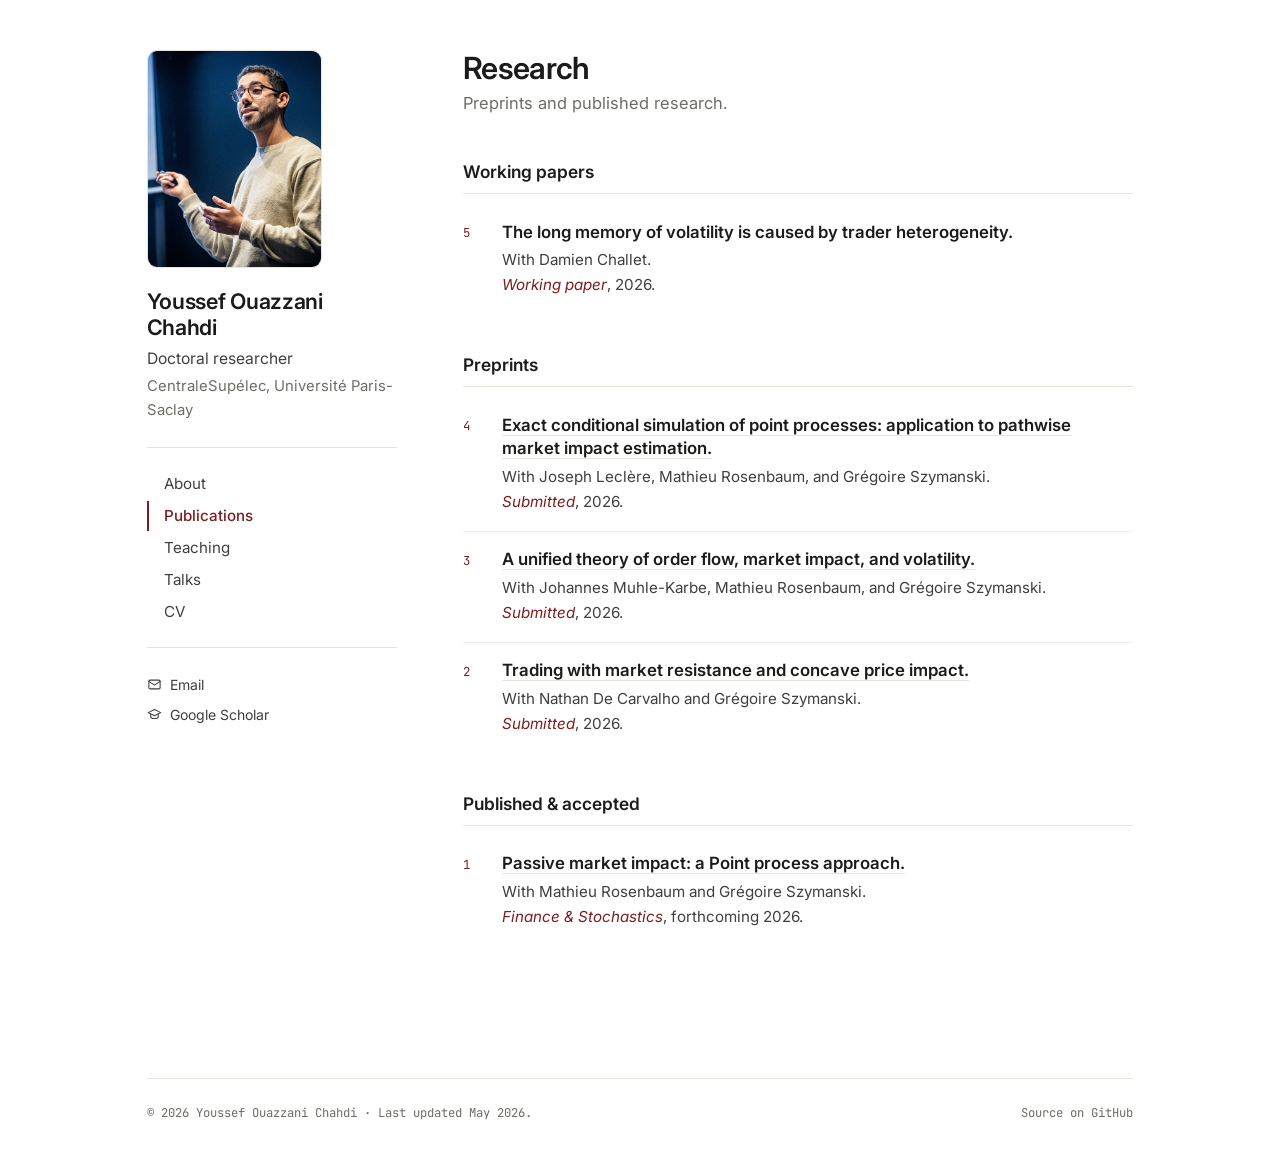
==== commit d07a8d61: "Update publications.html" ====
--- a/publications.html
+++ b/publications.html
@@ -78,7 +78,7 @@
     <h3 class="cat-head">Published &amp; accepted</h3>
     <ol class="pub-list">
       <li value="1">
-        <span class="pub-title"><a href="https://arxiv.org/pdf/2412.07461">Passive market impact: a point process approach.</a></span>
+        <span class="pub-title"><a href="https://arxiv.org/pdf/2412.07461">Passive market impact: a Point process approach.</a></span>
         <span class="pub-authors">With Mathieu Rosenbaum and Grégoire Szymanski.</span>
         <span class="pub-venue"><em>Finance &amp; Stochastics</em>, forthcoming 2026.</span>
       </li>
